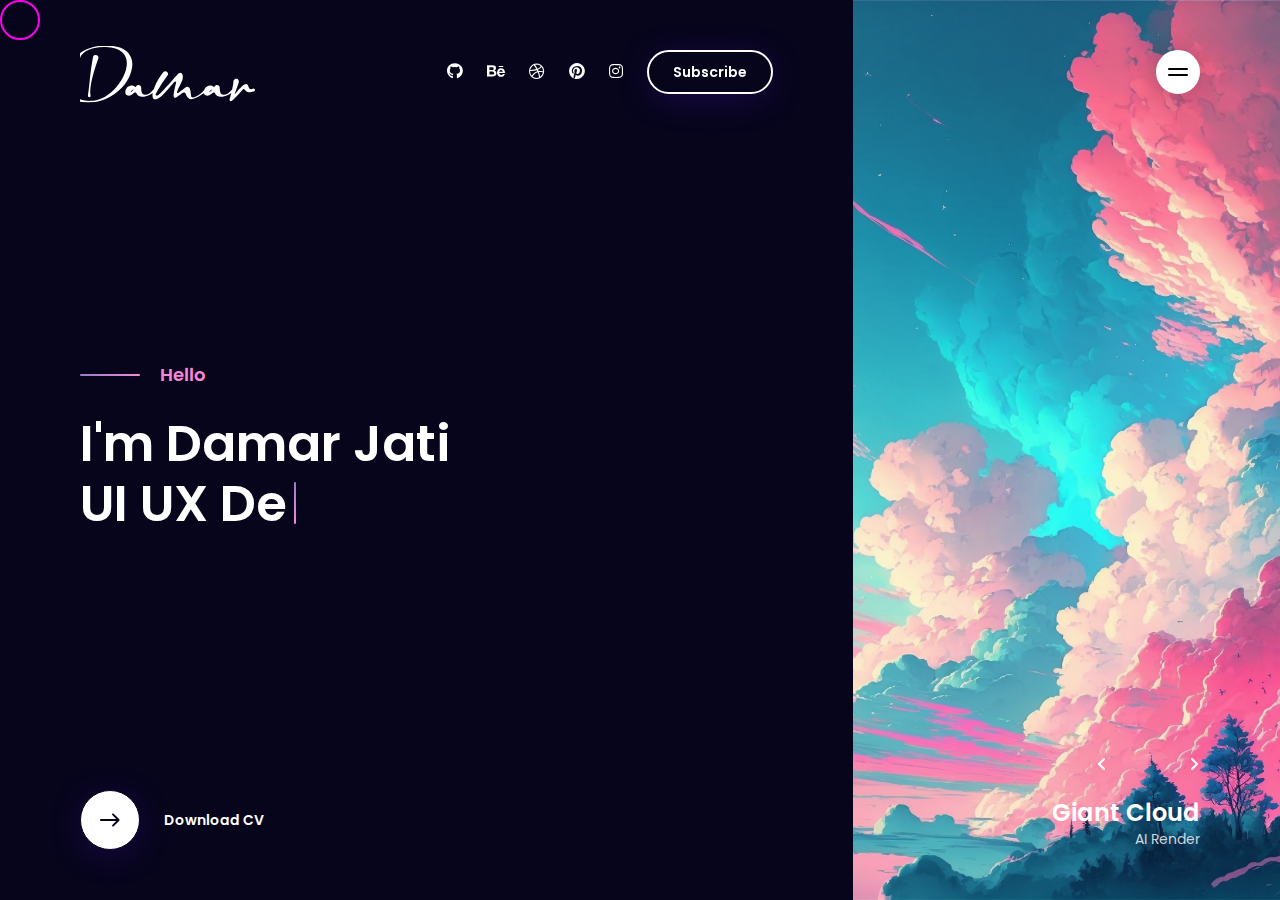
==== index.html @ 31b52966 "Update index.html" ====
<!DOCTYPE html>
<html lang="en" dir="ltr">

<!-- Mirrored from mixdesign.club/themeforest/marvio/index-portfolio-slider.html -->
<meta http-equiv="content-type" content="text/html;charset=utf-8" />
<head>
    <meta charset="utf-8">

    <!-- Page Title -->
    <title>Damar Jati - Portfolio</title>

    <!-- Meta Tags -->
    <meta name="description" content="Marvio - awesome coming soon and portfolio template to kick-start your project">
    <meta name="keywords" content="mix_design, coming soon, under construction, template, landing page, portfolio, one page, responsive, html5, css3, creative, clean, agency, personal page">
    <meta name="author" content="mix_design">

    <!-- Viewport Meta-->
    <meta http-equiv="X-UA-Compatible" content="IE=edge">
    <meta name="viewport" content="width=device-width, initial-scale=1, maximum-scale=1">

    <!-- Template Favicon & Icons Start -->
    <link rel="icon" href="img/favicon/favicon.ico" sizes="any">
    <link rel="icon" href="img/favicon/icon.svg" type="image/svg+xml">
    <link rel="apple-touch-icon" href="img/favicon/apple-touch-icon.png">
    <link rel="manifest" href="img/favicon/manifest.webmanifest">
    <!-- Template Favicon & Icons End -->

    <!-- Facebook Metadata Start -->
    <meta property="og:image:height" content="1200">
    <meta property="og:image:width" content="1200">
    <meta property="og:title" content="Marvio - Coming Soon & Portfolio Template">
    <meta property="og:description" content="Marvio - awesome coming soon and portfolio template to kick-start your project">
    <meta property="og:url" content="index.html">
    <meta property="og:image" content="img/favicon/og-image.jpg">
    <!-- Facebook Metadata End -->

    <!-- Template Styles Start -->
    <link rel="stylesheet" type="text/css" href="css/loaders/loader.css">
    <link rel="stylesheet" type="text/css" href="css/plugins.css">
    <link rel="stylesheet" type="text/css" href="css/main.css">
    <!-- Template Styles End -->

    <!-- Custom Browser Color Start -->
    <meta name="theme-color" content="#0e0d26">
    <meta name="msapplication-navbutton-color" content="#0e0d26">
    <meta name="apple-mobile-web-app-status-bar-style" content="#0e0d26">
    <!-- Custom Browser Color End -->

    <style>


      #circularcursor {
        background-color: transparent;
        border:2px solid #ff00f2;    
        height:40px;
        width:40px;
        border-radius:50%;
        -moz-border-radius:50%;
        -webkit-border-radius:50%;
        position: absolute;
        z-index: 100;
      }
    </style>
  </head>

  <body>
    <div id="circularcursor"></div>

    <!-- Loader Start -->
    <div class="loader">
      <div class="loader__container">
        <div class="loader__circle">
          <img src="img/logo-loader.svg" alt="Marvio Template Loader Logo">
        </div>
      </div>
    </div>
    <!-- Loader End -->

    <!-- Menu Start -->
    <nav id="menu" class="menu">
      <div class="menu__content">
        <div class="container-fluid p-0 fullheight">
          <div class="row g-0 flex-xl-row-reverse fullheight">

            <!--Menu Data Block Start -->
            <div class="col-12 col-xl-8 menu__data">

              <!-- Menu Controls Line Start -->
              <div class="menudata__controls">
                <div class="controls__content">
                  <div class="container-fluid p-0">
                    <div class="row g-0">
                      <div class="col-8">
                        <div class="controls__leftline d-flex justify-content-start align-items-center">

                          <!-- Menu Notify Trigger Start -->
                          <a id="notify-trigger-menu" class="btn-round-mobile btn-notify btn-light-mobile hover-white hover-white-s" href="#0">
                            <em></em>
                            <i class="fa-solid fa-bell"></i>
                            <span class="btn-caption">Subscribe</span>
                          </a>
                          <!-- Menu Notify Trigger End -->

                          <!-- Menu Socials Start -->
                          <div class="socials-menu">
                            <ul>
                              <li>
                                <a href="https://github.com/Damarcreative" target="_blank">
                                  <i class="fa-brands fa-github"></i>
                                </a>
                              </li>
                              <li>
                                <a href="https://www.behance.net/damarjati1" target="_blank">
                                  <i class="fa-brands fa-behance"></i>
                                </a>
                              </li>
                              <li>
                                <a href="https://dribbble.com/Damarcode" target="_blank">
                                  <i class="fa-brands fa-dribbble"></i>
                                </a>
                              </li>
                              <li>
                                <a href="https://id.pinterest.com/Aestheuticid/" target="_blank">
                                  <i class="fa-brands fa-pinterest"></i>
                                </a>
                              </li>
                              <li>
                                <a href="https://www.instagram.com/damar_shop/" target="_blank">
                                  <i class="fa-brands fa-instagram"></i>
                                </a>
                              </li>
                              
                            </ul>
                          </div>
                          <!-- Menu Socials End -->

                        </div>
                      </div>
                      <div class="col-4">
                        <div class="controls__rightline d-flex justify-content-end align-items-center">

                          <!-- Menu Close Button Start -->
                          <a id="menu-close" class="section-close hover-white hover-white-s" href="#0">
                            <em></em>
                            <span></span>
                          </a>
                          <!-- Menu Close Button End -->

                        </div>
                      </div>
                    </div>
                  </div>
                </div>
              </div>
              <!-- Menu Controls Line End -->

              <!-- Menu Links Start -->
              <div class="menudata__links">
                <div class="container-fluid p-0">
                  <div class="row g-0 align-items-end">
                    <div class="col-12 col-md-6">

                      <!-- Navigation Start -->
                      <ul class="navigation">
                        <li>
                          <a href="#0" id="home-trigger">Home</a>
                        </li>
                        <li>
                          <a href="#0" id="about-trigger">About Us</a>
                        </li>
                        <li>
                          <a href="#0" id="portfolio-trigger">Portfolio</a>
                        </li>
                        <li>
                          <a href="#0" id="contact-trigger">Contact</a>
                        </li>
                      </ul>
                      <!-- Navigation End -->

                    </div>
                    <div class="col-12 col-md-6">

                      <!-- Menu Contact Links Start -->
                      <ul class="menulinks__contact">
                        <li>
                          <p>
                            <a class="contact-link" href="https://goo.gl/maps/boLVksbQto3waWdf6" target="_blank">Kayuputh, Pulogadung<br>East Jakarta, DKI Jakarta 13210</a>
                          </p>
                        </li>
                        <li>
                          <p>
                            <a class="contact-link" href="https://goo.gl/maps/LDoKxbUbDW4MQDoT9" target="_blank">Grobogan, Java Center<br>Indonesia</a>
                          </p>
                        </li>
                        <li>
                          <p><a class="contact-link" href="https://wa.me/6285713448353">+62 857-1344-8353</a></p>
                          <p><a class="contact-link" href="https://wa.me/6285713448353">+62 857-1344-8353</a></p>
                        </li>
                        <li>
                          <p><a class="contact-link" href="mailto:damarcodes@gmail.com">damarcodes@gmail.com</a></p>
                          <p><a class="contact-link" href="mailto:pixonelabs@aol.com">pixonelabs@aol.com</a></p>
                        </li>
                      </ul>
                      <!-- Menu Contact Links End -->

                    </div>
                  </div>
                </div>
              </div>
              <!-- Menu Links End -->

            </div>
            <!--Menu Data Block End -->

            <!--Menu Media Block Start -->
            <div class="col-12 col-xl-4 menu__media">
              <div class="media__content">

                <!-- Menu Image Background Start -->
                <div class="menu__image menu-image-1"></div>
                <!-- Menu Image Background End -->

              </div>
            </div>
            <!--Menu Media Block End -->

          </div>
        </div>
      </div>
    </nav>
    <!-- Menu End -->

    <!-- Header Start -->
    <header id="header" class="header">

      <!-- Logo Start -->
      <div class="header__logo">
        <img src="img/logo.svg" alt="Marvio - Coming Soon & Portfolio Template">
      </div>
      <!-- Logo End -->

      <!-- Header Content Start -->
      <div class="header__content fullheight-mobile d-flex align-items-center">
        <div class="container-fluid px-0">
          <div class="row gx-0 justify-content-end justify-content-xl-start">
            <div class="col-auto col-xl-8">

              <!-- Header Controls Block Start -->
              <div class="header__buttons d-flex justify-content-end align-items-center">

                <!-- Socials Desktop Start -->
                <div class="socials-desktop">
                  <ul>
                    <li>
                      <a href="https://github.com/Damarcreative" target="_blank">
                        <i class="fa-brands fa-github"></i>
                      </a>
                    </li>
                    <li>
                      <a href="https://www.behance.net/damarjati1" target="_blank">
                        <i class="fa-brands fa-behance"></i>
                      </a>
                    </li>
                    <li>
                      <a href="https://dribbble.com/Damarcode" target="_blank">
                        <i class="fa-brands fa-dribbble"></i>
                      </a>
                    </li>
                    <li>
                      <a href="https://id.pinterest.com/Aestheuticid/" target="_blank">
                        <i class="fa-brands fa-pinterest"></i>
                      </a>
                    </li>
                    <li>
                      <a href="https://www.instagram.com/damar_shop/" target="_blank">
                        <i class="fa-brands fa-instagram"></i>
                      </a>
                    </li>
                  </ul>
                </div>
                <!-- Socials Desktop End -->

                <!-- Notify Trigger Start -->
                <a id="notify-trigger" class="btn-round-mobile btn-notify btn-light-outline notify-trigger hover-white hover-white-s" href="#0">
                  <em></em>
                  <i class="fa-solid fa-bell"></i>
                  <span class="btn-caption">Subscribe</span>
                </a>
                <!-- Notify Trigger End -->

              </div>
              <!-- Header Controls Block End -->

            </div>
            <div class="col-auto col-xl-4">

              <!-- Menu Trigger Start -->
              <div class="header__menu d-flex justify-content-end">
                <a id="menu-trigger" class="menu-trigger" href="#0">
                  <span class="menu-objects"></span>
                </a>
              </div>
              <!-- Menu Trigger End -->

            </div>
          </div>
        </div>
      </div>
      <!-- Header Content End -->

    </header>
    <!-- Header End -->

    <!-- Main Section Start -->
    <section id="main" class="main active">
      <div class="main__content">
        <div class="container-fluid p-0 fullheight">
          <div class="row g-0 fullheight">

            <!-- Main Section Intro Start -->
            <div class="col-12 col-xl-8 main__intro">

              <!-- Intro Content Start -->
              <div class="intro__content">

                <!-- Headline Start -->
                <div id="headline" class="headline">
                  <span class="headline__subtitle">Hello</span>
                  <h1 class="animated-headline medium">
                    I'm Damar Jati
                    <br>
                    <span id="typed-strings">
                      <b>UI UX Designer</b>
                      <b>Front end Designer</b>
                      <b>Web Development</b>
                    </span>
                    <span id="typed"></span>
                  </h1>
                  <!--
                  <div class="headline__numblock d-flex align-items-start">
                    <div class="numblock block-rounded-m d-flex flex-column flex-sm-row align-items-sm-center">
                      <span class="numblock__number">7+</span>
                      <span class="numblock__descr">Years of<br>experience</span>
                    </div>
                    <div class="numblock block-rounded-m d-flex flex-column flex-sm-row align-items-sm-center">
                      <span class="numblock__number">1.5k+</span>
                      <span class="numblock__descr">Happy<br>customers</span>
                    </div>
                  </div>
                  -->
                </div>
                
                <!-- Headline End -->

              </div>
              <!-- Intro Content End -->

              <!-- Bottom Button Start -->
              <div class="intro__button">
                <a href="#0" class="btn-bottom">
                  <span class="circle">
                    <em></em>
                    <svg xmlns="http://www.w3.org/2000/svg" enable-background="new 0 0 24 24" height="24px" viewBox="0 0 24 24" width="24px">
                      <rect fill="none" height="24" width="24"/>
                      <path d="M14.29,5.71L14.29,5.71c-0.39,0.39-0.39,1.02,0,1.41L18.17,11H3c-0.55,0-1,0.45-1,1v0c0,0.55,0.45,1,1,1h15.18l-3.88,3.88 c-0.39,0.39-0.39,1.02,0,1.41l0,0c0.39,
                      0.39,1.02,0.39,1.41,0l5.59-5.59c0.39-0.39,0.39-1.02,0-1.41L15.7,5.71 C15.32,5.32,14.68,5.32,14.29,5.71z"/>
                    </svg>
                  </span>
                  <span class="caption">Download CV</span>
                </a>
              </div>
              <!-- Bottom Button End -->

            </div>
            <!-- Main Section Intro End -->

            <!-- Main Section Media Start -->
            <div class="col-12 col-xl-4 main__media">

              <!-- Main Section Image Background Start -->
              <div class="media__image media-image-1"></div>
              <!-- Main Section Image Background End -->

              <!-- Main Section Swiper Slider Start -->
              <!-- slider main container -->
              <div class="swiper">
                <!-- additional required wrapper -->
                <div class="swiper-wrapper">
                  <!-- slides -->
                  <div class="swiper-slide">
                    <div class="slide-image slide-image-1"></div>
                    <div class="slide-caption text-end" data-swiper-parallax="-250" data-swiper-parallax-opacity="0">
                      <p>
                        <a href="#0" id="project-trigger-1">
                          Giant Cloud
                        </a>
                        <span>AI Render</span>
                      </p>
                    </div>
                  </div>
                  <div class="swiper-slide">
                    <div class="slide-image slide-image-2"></div>
                    <div class="slide-caption text-end" data-swiper-parallax="-250" data-swiper-parallax-opacity="0">
                      <p>
                        <a href="#0" id="project-trigger-2">
                          Fire Watch
                        </a>
                        <span>AI Render</span>
                      </p>
                    </div>
                  </div>
                  <div class="swiper-slide">
                    <div class="slide-image slide-image-3"></div>
                    <div class="slide-caption text-end" data-swiper-parallax="-250" data-swiper-parallax-opacity="0">
                      <p>
                        <a href="#0" id="project-trigger-3">
                          Future Mars
                        </a>
                        <span>AI Render</span>
                      </p>
                    </div>
                  </div>
                </div>
                <!-- pagination -->
                <div class="swiper-pagination marvio-pagination"></div>
                <!-- navigation buttons -->
                <div class="swiper-button-prev marvio-navigation marvio-prev"><i class="fa-solid fa-angle-left"></i></div>
                <div class="swiper-button-next marvio-navigation marvio-next"><i class="fa-solid fa-angle-right"></i></div>
              </div>
              <!-- Main Section Swiper Slider Start -->

            </div>
            <!-- Main Section Media End -->

            <!-- Sosials Mobile Start -->
            <div class="col-12 socials-mobile">
              <ul>
                <li>
                  <a href="https://github.com/Damarcreative" target="_blank">
                    <i class="fa-brands fa-github"></i>
                  </a>
                </li>
                <li>
                  <a href="https://www.behance.net/damarjati1" target="_blank">
                    <i class="fa-brands fa-behance"></i>
                  </a>
                </li>
                <li>
                  <a href="https://dribbble.com/Damarcode" target="_blank">
                    <i class="fa-brands fa-dribbble"></i>
                  </a>
                </li>
                <li>
                  <a href="https://id.pinterest.com/Aestheuticid/" target="_blank">
                    <i class="fa-brands fa-pinterest"></i>
                  </a>
                </li>
                <li>
                  <a href="https://www.instagram.com/damar_shop/" target="_blank">
                    <i class="fa-brands fa-instagram"></i>
                  </a>
                </li>
              </ul>
            </div>
            <!-- Sosials Mobile End -->

          </div>
        </div>
      </div>
    </section>
    <!-- Main Section End -->

    <!-- About Section Start -->
    <section id="about" class="inner about">
      <div class="container-fluid p-0 fullheight">
        <div class="row g-0 fullheight">

          <!-- About Section Content Start -->
          <div class="col-12 col-xl-8 inner__content">
            <!-- desktop shadow -->
            <div class="desktop-shadow"></div>
            <!-- inner section blocks -->
            <div class="inner__blocks">

              <!-- Section Container - Section Title Start -->
              <div class="inner__container">
                <div class="content-block">
                  <span class="section__subtitle">About me</span>
                  <h2>Creativity above all. Just an awesome idea.</h2>
                  <p class="section__text">
                    I'm a UI UX Designer and I love designing beautiful, user-friendly interfaces. I also enjoy working with teams to help them create great user experiences. In my spare time, I like to read, cook, and explore new cities.    
                  </p>
                </div>
                <div style="padding: 50px 0;"></div>
                <div class="content-block">
                  <span class="section__subtitle">My Goal</span>
                  <h2>I have my own goals in life</h2>
                  <p class="section__text">
                    My goal is to become a reliable and experienced programmer. I want to be able to develop applications and systems that are innovative and useful for society. I also want to continue learning and improving my skills in technology and programming. And also want to teach programming to children who want to learn to develop their interests and talents in the field of technology.    
                  </p>
                </div>
              </div>
              <!-- Section Container - Section Title End -->

              <!-- Section Container - Features Start -->
              <!--
              <div class="inner__container">
                <div class="content-block grid-block">
                  <div class="container-fluid px-4">
                    <div class="row gx-5 align-items-stretch">
                      
                      <div class="col-12 col-md-4 feature">
                        <div class="feature__item block-rounded-l">
                          <div class="feature__image block-rounded-m">
                            <img src="img/backgrounds/500x500-features-bg-1.jpg" alt="Marvio Feature Background">
                            <div class="feature__icon">
                              <img src="img/svg/icon-feature-1.svg" alt="Marvio Feature Icon">
                            </div>
                          </div>
                          <div class="feature__descr">
                            <span class="feature__subtitle">Lovely</span>
                            <h4 class="feature__title">Eye catching design</h4>
                            <p class="feature__text">Have i gone mad? Im afraid so, but let me tell you something, the best people usualy are.</p>
                          </div>
                        </div>
                      </div>
                      
                      <div class="col-12 col-md-4 feature">
                        <div class="feature__item block-rounded-l">
                          <div class="feature__image block-rounded-m">
                            <img src="img/backgrounds/500x500-features-bg-2.jpg" alt="Marvio Feature Background">
                            <div class="feature__icon">
                              <img src="img/svg/icon-feature-2.svg" alt="Marvio Feature Icon">
                            </div>
                          </div>
                          <div class="feature__descr">
                            <span class="feature__subtitle">Bright</span>
                            <h4 class="feature__title">Trendy colors and fonts</h4>
                            <p class="feature__text">Why, sometimes I've believed as many as six impossible things before breakfast.</p>
                          </div>
                        </div>
                      </div>

                      <div class="col-12 col-md-4 feature">
                        <div class="feature__item block-rounded-l">
                          <div class="feature__image block-rounded-m">
                            <img src="img/backgrounds/500x500-features-bg-3.jpg" alt="Marvio Feature Background">
                            <div class="feature__icon">
                              <img src="img/svg/icon-feature-3.svg" alt="Marvio Feature Icon">
                            </div>
                          </div>
                          <div class="feature__descr">
                            <span class="feature__subtitle">Unique</span>
                            <h4 class="feature__title">Sections transitons</h4>
                            <p class="feature__text">I'm afraid I can't explain myself, sir. Because I am not myself, you see?</p>
                          </div>
                        </div>
                      </div>
                    </div>
                  </div>
                </div>
              </div>
            -->
              <!-- Section Container - Features End -->

              <!-- Section Container - Skillbars Start -->
              <div class="inner__container">
                <div class="content-block">
                  <!-- skillbar single item -->
                  <div class="show-skillbar">
                    <div class="skillbar" data-percent="76">
                      <span class="skillbar-title">UI/UX Design</span>
                      <p class="skillbar-bar"></p>
                      <span class="skill-bar-percent"></span>
                    </div>
                  </div>
                  <!-- skillbar single item -->
                  <div class="show-skillbar">
                    <div class="skillbar" data-percent="85">
                      <span class="skillbar-title">HTML</span>
                      <p class="skillbar-bar"></p>
                      <span class="skill-bar-percent"></span>
                    </div>
                  </div>
                  <!-- skillbar single item -->
                  <div class="show-skillbar">
                    <div class="skillbar" data-percent="54">
                      <span class="skillbar-title">CSS</span>
                      <p class="skillbar-bar"></p>
                      <span class="skill-bar-percent"></span>
                    </div>
                  </div>
                  <!-- skillbar single item -->
                  <div class="show-skillbar">
                    <div class="skillbar" data-percent="1">
                      <span class="skillbar-title">Java Script</span>
                      <p class="skillbar-bar"></p>
                      <span class="skill-bar-percent"></span>
                    </div>
                  </div>
                  <!-- skillbar single item -->
                  <div class="show-skillbar">
                    <div class="skillbar" data-percent="20">
                      <span class="skillbar-title">Python</span>
                      <p class="skillbar-bar"></p>
                      <span class="skill-bar-percent"></span>
                    </div>
                  </div>

                </div>
              </div>
              <!-- Section Container - Skillbars End -->

              <!-- Section Container - Showreel Start -->
              <div class="inner__container">
                <div class="content-block">
                  <div class="fullwidth-container">
                    <div class="showreel showreel-image-1 block-rounded-l">
                      <div class="showreel__button">
                        <!-- video trigger -->
                        <a href="https://vimeo.com/65036292" id="inner-video-trigger" class="inner-video-trigger">
                          <em></em>
                          <i class="fa-solid fa-play"></i>
                        </a>
                      </div>
                    </div>
                  </div>
                </div>
              </div>
              <!-- Section Container - Showreel End -->

            </div>
          </div>
          <!-- About Section Content End -->

          <!-- About Section Media Start -->
          <div class="col-12 col-xl-4 inner__media">

            <!-- About Section Image Background Start -->
            <div class="image media-image-about"></div>
            <!-- About Section Image Background End -->

          </div>
          <!-- About Section Media End -->

        </div>
      </div>
    </section>
    <!-- About Section End -->

    <!-- Portfolio Section Start -->
    <section id="portfolio" class="inner portfolio">
      <div class="container-fluid p-0 fullheight">
        <div class="row g-0 fullheight">

          <!-- Portfolio Section Content Start -->
          <div class="col-12 col-xl-8 inner__content">
            <!-- desktop shadow -->
            <div class="desktop-shadow"></div>
            <!-- inner section blocks -->
            <div class="inner__blocks">

              <!-- Section Container - Section Title Start -->
              <div class="inner__container">
                <div class="content-block">
                  <span class="section__subtitle">Portfolio</span>
                  <h2>Check out some of my recent UI/UX design case studies.</h2>
                  <p style="display: none;">I've worked at start-ups, tech companies and corporates on a range of different projects, including design systems, websites and apps.</p>
                </div>
              </div>
              <!-- Section Container - Section Title End -->

              <!-- Section Container - Gallery Start -->
              <div class="inner__container">
                <div class="content-block grid-block">
                  <div class="container-fluid px-4 works__gallery">
                    <div class="row gx-5 my-gallery" itemscope itemtype="http://schema.org/ImageGallery">

                      <!-- Works Gallery Single Item Start -->
                      <figure class="col-12 col-md-6 my-gallery__item" itemprop="associatedMedia" itemscope itemtype="http://schema.org/ImageObject">
                        <a href="img/portfolio/1000x1000-portfolio-1.jpg" data-image="img/portfolio/1000x1000-portfolio-1.jpg" class="my-gallery__link block-rounded-l" itemprop="contentUrl" data-size="1000x1000">
                          <img src="img/portfolio/1000x1000-portfolio-1.jpg" class="my-gallery__image" itemprop="thumbnail" alt="Image description" />
                        </a>
                        <figcaption class="my-gallery__description block-rounded-l" itemprop="caption description">
                          <h4 class="dark">Login Page
                            <small>UI & UX Design</small>
                          </h4>
                          <p>The login page I designed has a minimalist and intuitive interface, with a focus on clarity and ease of use.
                          </p>
                        </figcaption>
                      </figure>
                      <!-- Works Gallery Single Item End -->

                      <!-- Works Gallery Single Item Start -->
                      <figure class="col-12 col-md-6 my-gallery__item" itemprop="associatedMedia" itemscope itemtype="http://schema.org/ImageObject">
                        <a href="img/portfolio/1000x1000-portfolio-2.jpg" data-image="img/portfolio/1000x1000-portfolio-2.jpg" class="my-gallery__link block-rounded-l" itemprop="contentUrl" data-size="1000x1000">
                          <img src="img/portfolio/1000x1000-portfolio-2.jpg" class="my-gallery__image" itemprop="thumbnail" alt="Image description" />
                        </a>
                        <figcaption class="my-gallery__description block-rounded-l" itemprop="caption description">
                          <h4 class="dark">Remove Background
                            <small>Social Media BOT</small>
                          </h4>
                          <p>I've created a social media bot that can remove image backgrounds automatically, providing quick and easy results.
                          </p>
                        </figcaption>
                      </figure>
                      <!-- Works Gallery Single Item End -->

                    

                    </div>
                  </div>
                </div>
              </div>
              <!-- Section Container - Gallery End -->

            </div>
          </div>
          <!-- Portfolio Section Content End -->

          <!-- Portfolio Section Media Start -->
          <div class="col-12 col-xl-4 inner__media">

            <!-- Portfolio Section Image Background Start -->
            <div class="image media-image-portfolio"></div>
            <!-- Portfolio Section Image Background End -->

          </div>
          <!-- Portfolio Section Media End -->

        </div>
      </div>
    </section>
    <!-- Portfolio Section End -->

    <!-- Contact Section Start -->
    <section id="contact" class="inner contact">
      <div class="container-fluid p-0 fullheight">
        <div class="row g-0 fullheight">

          <!-- Contact Section Content Start -->
          <div class="col-12 col-xl-8 inner__content">
            <!-- desktop shadow -->
            <div class="desktop-shadow"></div>
            <!-- inner section blocks -->
            <div class="inner__blocks">

              <!-- Section Container - Section Title Start -->
              <div class="inner__container">
                <div class="content-block">
                  <span class="section__subtitle">Contact</span>
                  <h2>Let's get in touch. Welcome and we are ready to help you.</h2>
                  <p class="section__text">Our website is under construction but we are ready to go!
                    You can call us or leave a request here.
                  </p>
                </div>
              </div>
              <!-- Section Container - Section Title End -->

              <!-- Section Container - Contact Data Start -->
              <div class="inner__container">
                <div class="content-block grid-block">
                  <div class="container-fluid px-4">
                    <div class="row gx-5 align-items-stretch">
                      <!-- contact data single item -->
                      <div class="col-12 col-md-6 col-lg-4 contactdata">
                        <div class="contactdata__item contactdata-item-1 block-rounded-l">
                          <div class="contactdata__icon">
                            <img src="img/svg/icon-contact-1.svg" alt="Marvio Contact Icon">
                          </div>
                          <h5 class="contactdata__title">Location</h5>
                          <div class="contactdata__descr d-flex align-items-start">
                            <div class="contactdata__icon">
                              <i class="fa-solid fa-location-crosshairs"></i>
                            </div>
                            <div class="contactdata__text">
                              <p><a class="contact-link" href="https://goo.gl/maps/boLVksbQto3waWdf6" target="_blank">Kayuputh, Pulogadung<br>East Jakarta, DKI Jakarta 13210</a></p>
                            </div>
                          </div>
                          <div class="contactdata__descr d-flex align-items-start">
                            <div class="contactdata__icon">
                              <i class="fa-solid fa-location-crosshairs"></i>
                            </div>
                            <div class="contactdata__text">
                              <p><a class="contact-link" href="https://goo.gl/maps/LDoKxbUbDW4MQDoT9" target="_blank">Grobogan, Java Center<br>Indonesia</a></p>
                            </div>
                          </div>
                        </div>
                      </div>
                      <!-- contact data single item -->
                      <div class="col-12 col-md-6 col-lg-4 contactdata">
                        <div class="contactdata__item contactdata-item-2 block-rounded-l">
                          <div class="contactdata__icon">
                            <img src="img/svg/icon-contact-2.svg" alt="Marvio Contact Icon">
                          </div>
                          <h5 class="contactdata__title">Follow us</h5>
                          <div class="contactdata__descr d-flex align-items-start">
                            <ul class="contactdata__socials">
                              <li>
                                <i class="fa-brands fa-github"></i>
                                <a class="contact-link" href="https://github.com/Damarcreative" target="_blank">Github</a>
                              </li>
                              <li>
                                <i class="fa-brands fa-behance"></i>
                                <a class="contact-link" href="https://www.behance.net/damarjati1" target="_blank">Behance</a>
                              </li>
                              <li>
                                <i class="fa-brands fa-dribbble"></i>
                                <a class="contact-link" href="https://dribbble.com/Damarcode" target="_blank">Dribbble</a>
                              </li>
                              <li>
                                <i class="fa-brands fa-pinterest"></i>
                                <a class="contact-link" href="https://id.pinterest.com/Aestheuticid/" target="_blank">Pinterest</a>
                              </li>
                              <li>
                                <i class="fa-brands fa-instagram"></i>
                                <a class="contact-link" href="https://www.instagram.com/damar_shop/" target="_blank">Instagram</a>
                              </li>
                            </ul>
                          </div>
                        </div>
                      </div>
                      <!-- contact data single item -->
                      <div class="col-12 col-md-6 col-lg-4 contactdata">
                        <div class="contactdata__item contactdata-item-3 block-rounded-l">
                          <div class="contactdata__icon">
                            <img src="img/svg/icon-contact-3.svg" alt="Marvio Contact Icon">
                          </div>
                          <h5 class="contactdata__title">Contact</h5>
                          <div class="contactdata__descr d-flex align-items-start">
                            <div class="contactdata__icon">
                              <i class="fa-solid fa-phone"></i>
                            </div>
                            <div class="contactdata__text">
                              <p>
                                <a class="contact-link" href="https://wa.me/6285713448353">+62 857-1344-8353</a>
                                <br>
                                <a class="contact-link" href="https://wa.me/6285713448353">+62 857-1344-8353</a>
                              </p>
                            </div>
                          </div>
                          <div class="contactdata__descr d-flex align-items-start">
                            <div class="contactdata__icon">
                              <i class="fa-solid fa-envelope"></i>
                            </div>
                            <div class="contactdata__text">
                              <a class="contact-link" href="mailto:damarcodes@gmail.com">damarcode@gmail.com</a>
                              <br>
                              <a class="contact-link" href="mailto:pixonelabs@aol.com">pixoneabs@aol.com</a>
                            </div>
                          </div>
                        </div>
                      </div>
                    </div>
                  </div>
                </div>
              </div>
              <!-- Section Container - Contact Data End -->

              <!-- Section Container - Contact Form Start -->
              <div class="inner__container">
                <div class="content-block">
                  <h3>Just say hello!</h3>
                  <p class="block__text">Want to know more about us, tell us about your project or just to say hello?
                    Drop me a line and I'll get back as soon as possible.
                  </p>
                </div>
                <div class="content-block grid-block">
                  <div class="form-container">

                    <!-- Contact Form Reply Group Start -->
                    <div class="reply-group">
                      <i class="fa-solid fa-circle-check reply-group__icon"></i>
                      <p class="reply-group__title light">Done!</p>
                      <span class="reply-group__text light">Thanks for your message. I'll get back as soon as possible.</span>
                    </div>
                    <!-- Contact Form Reply Group End -->

                    <!-- Contact Form Start -->
                    <form class="form form-light contact-form" id="contact-form">
                      <!-- Hidden Required Fields -->
                      <input type="hidden" name="project_name" value="Marvio - Coming Soon & Portfolio Template">
                      <input type="hidden" name="admin_email" value="support@mixdesign.club">
                      <input type="hidden" name="form_subject" value="Contact Form Message">
                      <!-- END Hidden Required Fields-->
                      <div class="container-fluid px-4">
                        <div class="row gx-5">
                          <div class="col-12 col-md-6">
                            <input class="block-rounded-s" type="text" name="Name" placeholder="Your Name*" required>
                          </div>
                          <div class="col-12 col-md-6">
                            <input class="block-rounded-s" type="text" name="Company" placeholder="Company Name">
                          </div>
                          <div class="col-12 col-md-6">
                            <input class="block-rounded-s" type="email" name="E-mail" placeholder="Email Adress*" required>
                          </div>
                          <div class="col-12 col-md-6">
                            <input class="block-rounded-s" type="tel" name="Phone" placeholder="Phone Number*" required>
                          </div>
                          <div class="col-12">
                            <textarea class="block-rounded-s margin-s" name="Message" placeholder="A Few Words*" required></textarea>
                          </div>
                          <div class="col-12">
                            <span class="inputs-description">*Required fields</span>
                            <button class="btn btn-l btn-light hover-gradient hover-gradient-l" type="submit">
                              <em></em>
                              <span class="btn-caption">Submit</span>
                            </button>
                          </div>
                        </div>
                      </div>
                    </form>
                    <!-- Contact Form End  -->

                  </div>
                </div>
              </div>
              <!-- Section Container - Contact Form End -->

            </div>
          </div>
          <!-- Contact Section Content End -->

          <!-- Contact Section Media Start -->
          <div class="col-12 col-xl-4 inner__media">

            <!-- Contact Section Image Background Start -->
            <div class="image media-image-contact"></div>
            <!-- Contact Section Image Background End -->

          </div>
          <!-- Contact Section Media End -->

        </div>
      </div>
    </section>
    <!-- Contact Section End -->

   


    <!-- Root element of PhotoSwipe. Must have class pswp. -->
    <div class="pswp" tabindex="-1" role="dialog" aria-hidden="true">

      <!-- Background of PhotoSwipe.
      It's a separate element, as animating opacity is faster than rgba(). -->
      <div class="pswp__bg"></div>

      <!-- Slides wrapper with overflow:hidden. -->
      <div class="pswp__scroll-wrap">

        <!-- Container that holds slides. PhotoSwipe keeps only 3 slides in DOM to save memory. -->
        <!-- don't modify these 3 pswp__item elements, data is added later on. -->
        <div class="pswp__container">
            <div class="pswp__item"></div>
            <div class="pswp__item"></div>
            <div class="pswp__item"></div>
        </div>

        <!-- Default (PhotoSwipeUI_Default) interface on top of sliding area. Can be changed. -->
        <div class="pswp__ui pswp__ui--hidden">

          <div class="pswp__top-bar">

            <!--  Controls are self-explanatory. Order can be changed. -->

            <div class="pswp__counter"></div>

            <button class="pswp__button pswp__button--close" title="Close (Esc)"></button>

            <button class="pswp__button pswp__button--share" title="Share"></button>

            <button class="pswp__button pswp__button--fs" title="Toggle fullscreen"></button>

            <button class="pswp__button pswp__button--zoom" title="Zoom in/out"></button>

            <!-- Preloader demo http://codepen.io/dimsemenov/pen/yyBWoR -->
            <!-- element will get class pswp__preloader-active when preloader is running -->
            <div class="pswp__preloader">
                    <div class="pswp__preloader__icn">
                      <div class="pswp__preloader__cut">
                        <div class="pswp__preloader__donut"></div>
                      </div>
                    </div>
            </div>
          </div>

            <div class="pswp__share-modal pswp__share-modal--hidden pswp__single-tap">
                <div class="pswp__share-tooltip"></div>
            </div>

            <button class="pswp__button pswp__button--arrow--left" title="Previous (arrow left)">
            </button>

            <button class="pswp__button pswp__button--arrow--right" title="Next (arrow right)">
            </button>

            <div class="pswp__caption">
                <div class="pswp__caption__center"></div>
            </div>

        </div>

      </div>

    </div>

    <!-- Load Scripts Start -->
    <script src="js/libs.min.js"></script>
    <script src="js/gallery-init.js"></script>
    <script src="js/custom.js"></script>
    <!-- Load Scripts End -->

    <script>
      $(document).ready(function() {
        $(document).on('mousemove', function(e) {
          $('#circularcursor').css({
            left: e.pageX,
            top: e.pageY
          });
        })
      });
    </script>

  </body>



</html>
---- css/loaders/loader.css ----
/*! ------------------------------------------------
 * Project Name: Marvio - Coming Soon & Portfolio Template
 * Project Description: Marvio - awesome coming soon and portfolio template to kick-start your project
 * Tags: mix_design, coming soon, under construction, template, landing page, portfolio, one page, responsive, html5, css3, creative, clean, agency, personal page
 * Version: 1.0.0
 * Build Date: May 2022
 * Last Update: October 2022
 * This product is available exclusively on Themeforest
 * Author: mix_design
 * Author URI: https://themeforest.net/user/mix_design
 * File name: loader.css
 * ------------------------------------------------
 *
 * ------------------------------------------------
 * Table of Contents
 * ------------------------------------------------
 *  1. Loader Styles
 * ------------------------------------------------
 * Table of Contents End
 * ------------------------------------------------ */
/* ------------------------------------------------*/
/* Loader Styles Start */
/* ------------------------------------------------*/
.loader {
  position: fixed;
  top: 0;
  right: 0;
  bottom: 0;
  left: 0;
  z-index: 9999;
  background-color: #07051c;
  opacity: 1;
  visibility: visible;
  -webkit-transition: all 0.6s ease-in-out;
  -o-transition: all 0.6s ease-in-out;
  -moz-transition: all 0.6s ease-in-out;
  transition: all 0.6s ease-in-out;
}
.loader.loaded {
  opacity: 0;
  visibility: hidden;
}

.loader__container {
  position: absolute;
  left: 50%;
  top: 50%;
  bottom: auto;
  right: auto;
  -webkit-transform: translateX(-50%) translateY(-50%);
     -moz-transform: translateX(-50%) translateY(-50%);
      -ms-transform: translateX(-50%) translateY(-50%);
          transform: translateX(-50%) translateY(-50%);
}

.loader__circle {
  position: relative;
  width: 60px;
  height: 60px;
  background: #f987d6;
  background: -webkit-gradient(linear, left top, right top, from(#6a47af), to(#f987d6));
  background: -moz-linear-gradient(left, #6a47af 0%, #f987d6 100%);
  background: -o-linear-gradient(left, #6a47af 0%, #f987d6 100%);
  background: linear-gradient(to right, #6a47af 0%, #f987d6 100%);
  -moz-border-radius: 50%;
       border-radius: 50%;
  -webkit-animation: whiteShadow 1s infinite;
     -moz-animation: whiteShadow 1s infinite;
          animation: whiteShadow 1s infinite;
}
.loader__circle img {
  display: block;
  position: absolute;
  left: 50%;
  top: 50%;
  bottom: auto;
  right: auto;
  -webkit-transform: translateX(-50%) translateY(-50%);
     -moz-transform: translateX(-50%) translateY(-50%);
      -ms-transform: translateX(-50%) translateY(-50%);
          transform: translateX(-50%) translateY(-50%);
  width: auto;
}
.loader__circle.fade {
  -webkit-animation-play-state: paused;
     -moz-animation-play-state: paused;
          animation-play-state: paused;
  opacity: 0;
  -webkit-transition: opacity 0.3s ease-in-out;
  -o-transition: opacity 0.3s ease-in-out;
  -moz-transition: opacity 0.3s ease-in-out;
  transition: opacity 0.3s ease-in-out;
}

@-webkit-keyframes whiteShadow {
  0% {
    -webkit-box-shadow: 0 0 0 0 rgba(106, 71, 175, 0.5);
            box-shadow: 0 0 0 0 rgba(106, 71, 175, 0.5);
    -webkit-transition: -webkit-box-shadow 0.3s ease-in-out;
    transition: -webkit-box-shadow 0.3s ease-in-out;
    -o-transition: box-shadow 0.3s ease-in-out;
    -moz-transition: box-shadow 0.3s ease-in-out, -moz-box-shadow 0.3s ease-in-out;
    transition: box-shadow 0.3s ease-in-out;
    transition: box-shadow 0.3s ease-in-out, -webkit-box-shadow 0.3s ease-in-out, -moz-box-shadow 0.3s ease-in-out;
  }
  100% {
    -webkit-box-shadow: 0 0 0 30px transparent;
            box-shadow: 0 0 0 30px transparent;
    -webkit-transition: -webkit-box-shadow 0.4s ease-in-out;
    transition: -webkit-box-shadow 0.4s ease-in-out;
    -o-transition: box-shadow 0.4s ease-in-out;
    -moz-transition: box-shadow 0.4s ease-in-out, -moz-box-shadow 0.4s ease-in-out;
    transition: box-shadow 0.4s ease-in-out;
    transition: box-shadow 0.4s ease-in-out, -webkit-box-shadow 0.4s ease-in-out, -moz-box-shadow 0.4s ease-in-out;
  }
}

@-moz-keyframes whiteShadow {
  0% {
    -moz-box-shadow: 0 0 0 0 rgba(106, 71, 175, 0.5);
         box-shadow: 0 0 0 0 rgba(106, 71, 175, 0.5);
    -webkit-transition: -webkit-box-shadow 0.3s ease-in-out;
    transition: -webkit-box-shadow 0.3s ease-in-out;
    -o-transition: box-shadow 0.3s ease-in-out;
    -moz-transition: box-shadow 0.3s ease-in-out, -moz-box-shadow 0.3s ease-in-out;
    transition: box-shadow 0.3s ease-in-out;
    transition: box-shadow 0.3s ease-in-out, -webkit-box-shadow 0.3s ease-in-out, -moz-box-shadow 0.3s ease-in-out;
  }
  100% {
    -moz-box-shadow: 0 0 0 30px transparent;
         box-shadow: 0 0 0 30px transparent;
    -webkit-transition: -webkit-box-shadow 0.4s ease-in-out;
    transition: -webkit-box-shadow 0.4s ease-in-out;
    -o-transition: box-shadow 0.4s ease-in-out;
    -moz-transition: box-shadow 0.4s ease-in-out, -moz-box-shadow 0.4s ease-in-out;
    transition: box-shadow 0.4s ease-in-out;
    transition: box-shadow 0.4s ease-in-out, -webkit-box-shadow 0.4s ease-in-out, -moz-box-shadow 0.4s ease-in-out;
  }
}

@keyframes whiteShadow {
  0% {
    -webkit-box-shadow: 0 0 0 0 rgba(106, 71, 175, 0.5);
       -moz-box-shadow: 0 0 0 0 rgba(106, 71, 175, 0.5);
            box-shadow: 0 0 0 0 rgba(106, 71, 175, 0.5);
    -webkit-transition: -webkit-box-shadow 0.3s ease-in-out;
    transition: -webkit-box-shadow 0.3s ease-in-out;
    -o-transition: box-shadow 0.3s ease-in-out;
    -moz-transition: box-shadow 0.3s ease-in-out, -moz-box-shadow 0.3s ease-in-out;
    transition: box-shadow 0.3s ease-in-out;
    transition: box-shadow 0.3s ease-in-out, -webkit-box-shadow 0.3s ease-in-out, -moz-box-shadow 0.3s ease-in-out;
  }
  100% {
    -webkit-box-shadow: 0 0 0 30px transparent;
       -moz-box-shadow: 0 0 0 30px transparent;
            box-shadow: 0 0 0 30px transparent;
    -webkit-transition: -webkit-box-shadow 0.4s ease-in-out;
    transition: -webkit-box-shadow 0.4s ease-in-out;
    -o-transition: box-shadow 0.4s ease-in-out;
    -moz-transition: box-shadow 0.4s ease-in-out, -moz-box-shadow 0.4s ease-in-out;
    transition: box-shadow 0.4s ease-in-out;
    transition: box-shadow 0.4s ease-in-out, -webkit-box-shadow 0.4s ease-in-out, -moz-box-shadow 0.4s ease-in-out;
  }
}
/* ------------------------------------------------*/
/* Loader Styles End */
/* ------------------------------------------------*/
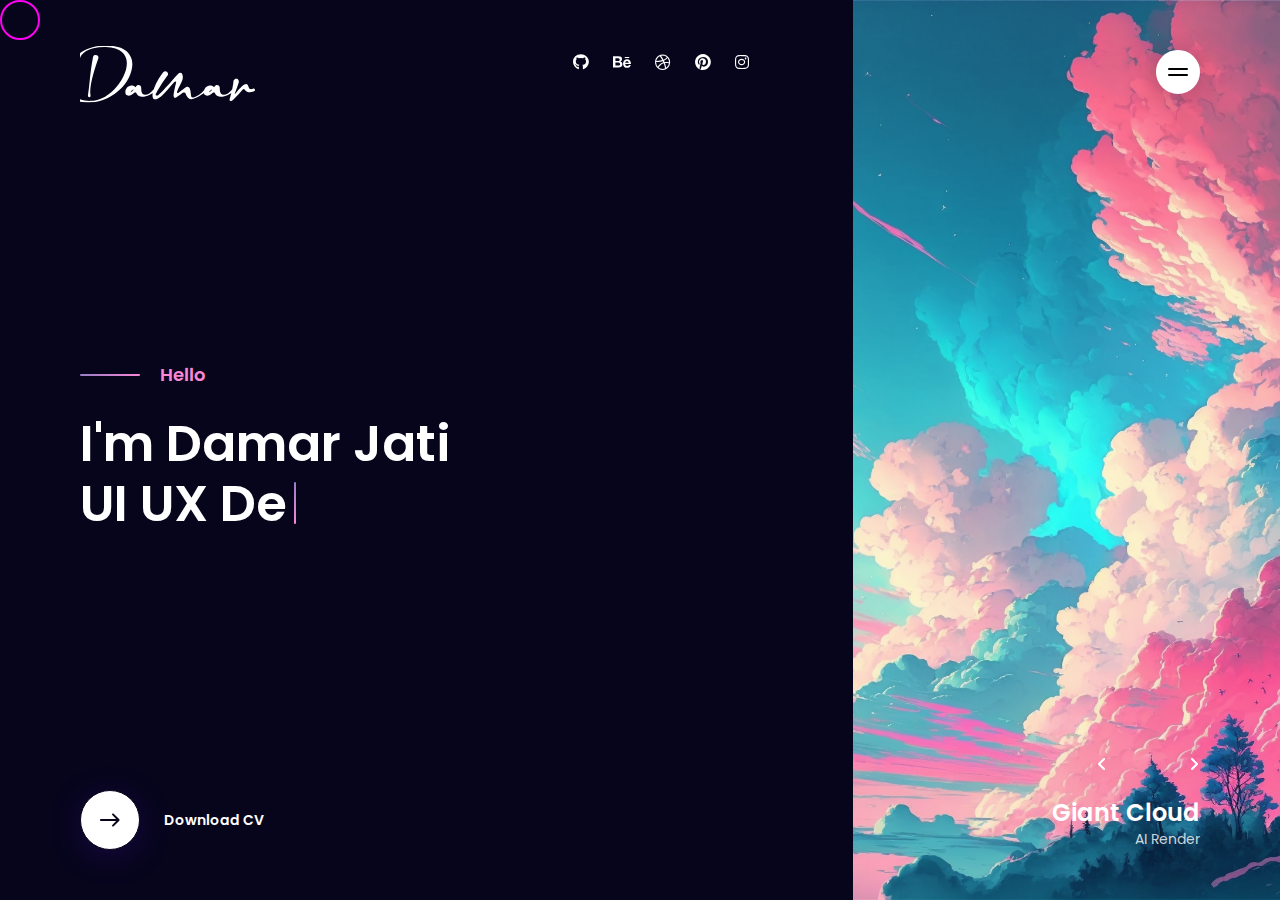
==== commit 473dec68: "Update index.html" ====
--- a/index.html
+++ b/index.html
@@ -10,9 +10,9 @@
     <title>Damar Jati - Portfolio</title>
 
     <!-- Meta Tags -->
-    <meta name="description" content="Marvio - awesome coming soon and portfolio template to kick-start your project">
-    <meta name="keywords" content="mix_design, coming soon, under construction, template, landing page, portfolio, one page, responsive, html5, css3, creative, clean, agency, personal page">
-    <meta name="author" content="mix_design">
+    <meta name="description" content="Web Development - Damar Jati">
+    <meta name="keywords" content="Damar Jati - Portofolio">
+    <meta name="author" content="DamarJati">
 
     <!-- Viewport Meta-->
     <meta http-equiv="X-UA-Compatible" content="IE=edge">
@@ -28,8 +28,8 @@
     <!-- Facebook Metadata Start -->
     <meta property="og:image:height" content="1200">
     <meta property="og:image:width" content="1200">
-    <meta property="og:title" content="Marvio - Coming Soon & Portfolio Template">
-    <meta property="og:description" content="Marvio - awesome coming soon and portfolio template to kick-start your project">
+    <meta property="og:title" content="Web Development - Damar Jati">
+    <meta property="og:description" content="Damar Jati - Portofolio">
     <meta property="og:url" content="index.html">
     <meta property="og:image" content="img/favicon/og-image.jpg">
     <!-- Facebook Metadata End -->
@@ -92,14 +92,6 @@
                     <div class="row g-0">
                       <div class="col-8">
                         <div class="controls__leftline d-flex justify-content-start align-items-center">
-
-                          <!-- Menu Notify Trigger Start -->
-                          <a id="notify-trigger-menu" class="btn-round-mobile btn-notify btn-light-mobile hover-white hover-white-s" href="#0">
-                            <em></em>
-                            <i class="fa-solid fa-bell"></i>
-                            <span class="btn-caption">Subscribe</span>
-                          </a>
-                          <!-- Menu Notify Trigger End -->
 
                           <!-- Menu Socials Start -->
                           <div class="socials-menu">
@@ -197,8 +189,8 @@
                           <p><a class="contact-link" href="https://wa.me/6285713448353">+62 857-1344-8353</a></p>
                         </li>
                         <li>
+                          <p><a class="contact-link" href="dev@damarcreative.my.id">dev@damarcreative.my.id</a></p>
                           <p><a class="contact-link" href="mailto:damarcodes@gmail.com">damarcodes@gmail.com</a></p>
-                          <p><a class="contact-link" href="mailto:pixonelabs@aol.com">pixonelabs@aol.com</a></p>
                         </li>
                       </ul>
                       <!-- Menu Contact Links End -->
@@ -280,14 +272,6 @@
                 </div>
                 <!-- Socials Desktop End -->
 
-                <!-- Notify Trigger Start -->
-                <a id="notify-trigger" class="btn-round-mobile btn-notify btn-light-outline notify-trigger hover-white hover-white-s" href="#0">
-                  <em></em>
-                  <i class="fa-solid fa-bell"></i>
-                  <span class="btn-caption">Subscribe</span>
-                </a>
-                <!-- Notify Trigger End -->
-
               </div>
               <!-- Header Controls Block End -->
 
@@ -502,67 +486,6 @@
               </div>
               <!-- Section Container - Section Title End -->
 
-              <!-- Section Container - Features Start -->
-              <!--
-              <div class="inner__container">
-                <div class="content-block grid-block">
-                  <div class="container-fluid px-4">
-                    <div class="row gx-5 align-items-stretch">
-                      
-                      <div class="col-12 col-md-4 feature">
-                        <div class="feature__item block-rounded-l">
-                          <div class="feature__image block-rounded-m">
-                            <img src="img/backgrounds/500x500-features-bg-1.jpg" alt="Marvio Feature Background">
-                            <div class="feature__icon">
-                              <img src="img/svg/icon-feature-1.svg" alt="Marvio Feature Icon">
-                            </div>
-                          </div>
-                          <div class="feature__descr">
-                            <span class="feature__subtitle">Lovely</span>
-                            <h4 class="feature__title">Eye catching design</h4>
-                            <p class="feature__text">Have i gone mad? Im afraid so, but let me tell you something, the best people usualy are.</p>
-                          </div>
-                        </div>
-                      </div>
-                      
-                      <div class="col-12 col-md-4 feature">
-                        <div class="feature__item block-rounded-l">
-                          <div class="feature__image block-rounded-m">
-                            <img src="img/backgrounds/500x500-features-bg-2.jpg" alt="Marvio Feature Background">
-                            <div class="feature__icon">
-                              <img src="img/svg/icon-feature-2.svg" alt="Marvio Feature Icon">
-                            </div>
-                          </div>
-                          <div class="feature__descr">
-                            <span class="feature__subtitle">Bright</span>
-                            <h4 class="feature__title">Trendy colors and fonts</h4>
-                            <p class="feature__text">Why, sometimes I've believed as many as six impossible things before breakfast.</p>
-                          </div>
-                        </div>
-                      </div>
-
-                      <div class="col-12 col-md-4 feature">
-                        <div class="feature__item block-rounded-l">
-                          <div class="feature__image block-rounded-m">
-                            <img src="img/backgrounds/500x500-features-bg-3.jpg" alt="Marvio Feature Background">
-                            <div class="feature__icon">
-                              <img src="img/svg/icon-feature-3.svg" alt="Marvio Feature Icon">
-                            </div>
-                          </div>
-                          <div class="feature__descr">
-                            <span class="feature__subtitle">Unique</span>
-                            <h4 class="feature__title">Sections transitons</h4>
-                            <p class="feature__text">I'm afraid I can't explain myself, sir. Because I am not myself, you see?</p>
-                          </div>
-                        </div>
-                      </div>
-                    </div>
-                  </div>
-                </div>
-              </div>
-            -->
-              <!-- Section Container - Features End -->
-
               <!-- Section Container - Skillbars Start -->
               <div class="inner__container">
                 <div class="content-block">
@@ -611,23 +534,42 @@
               </div>
               <!-- Section Container - Skillbars End -->
 
-              <!-- Section Container - Showreel Start -->
+              <!-- Section Container - Section Title Start -->
               <div class="inner__container">
                 <div class="content-block">
-                  <div class="fullwidth-container">
-                    <div class="showreel showreel-image-1 block-rounded-l">
-                      <div class="showreel__button">
-                        <!-- video trigger -->
-                        <a href="https://vimeo.com/65036292" id="inner-video-trigger" class="inner-video-trigger">
-                          <em></em>
-                          <i class="fa-solid fa-play"></i>
-                        </a>
-                      </div>
-                    </div>
-                  </div>
-                </div>
-              </div>
-              <!-- Section Container - Showreel End -->
+                  <span class="section__subtitle">Education</span>
+                </div>
+                <div class="content-block">
+                  <h3 class="resume-info">Kodland Course, Python Programming</h3>
+                  <b class="resume-date">April 2022 — November 2022</b>
+                  <p class="section__text resume-paragraph">Strengthened foundational skills in Python programming through the comprehensive Kodland Course. Acquired a deep understanding of software development and coding practices.</p>
+                </div>
+                <div class="content-block">
+                  <h3 class="resume-info">BBPVP Bekasi, Domestic Refrigeration Vocational</h3>
+                  <b class="resume-date">July 2023 — August 2023</b>
+                  <p class="section__text resume-paragraph">Attained expertise in domestic refrigeration during the Refrigeration Vocational program at BBPVP Bekasi. Gained practical experience in the repair and maintenance of refrigeration systems.</p>
+                </div>
+                <div class="content-block">
+                  <h3 class="resume-info">Kodland Course, Web Design</h3>
+                  <b class="resume-date">March 2023 — November 2023</b>
+                  <p class="section__text resume-paragraph">Currently pursuing advanced knowledge in web design through the Kodland Course. Developing skills in creating visually appealing and user-friendly web interfaces.</p>
+                </div>
+
+                <div style="padding: 24px 0;"></div>
+
+                <div style="padding: 50px 0;"></div>
+                <div class="content-block">
+                  <span class="section__subtitle">Experience</span>
+                </div>
+                <div class="content-block">
+                  <h3 class="resume-info">Development of Expertise in Domestic Refrigeration at BBPVP Bekasi</h3>
+                  <b class="resume-date">July 2023 — August 2023</b>
+                  <p class="section__text resume-paragraph">During training at BBPVP Bekasi (July-August 2023), I honed practical skills in repair and maintenance of cooling systems, actively engaging in hands-on practice with refrigerators every day. This experience strengthened my understanding of refrigerator working systems and prepared me for the challenges in the domestic refrigeration industry.</p>
+                </div>
+                
+              </div>
+              <!-- Section Container - Section Title End -->
+
 
             </div>
           </div>
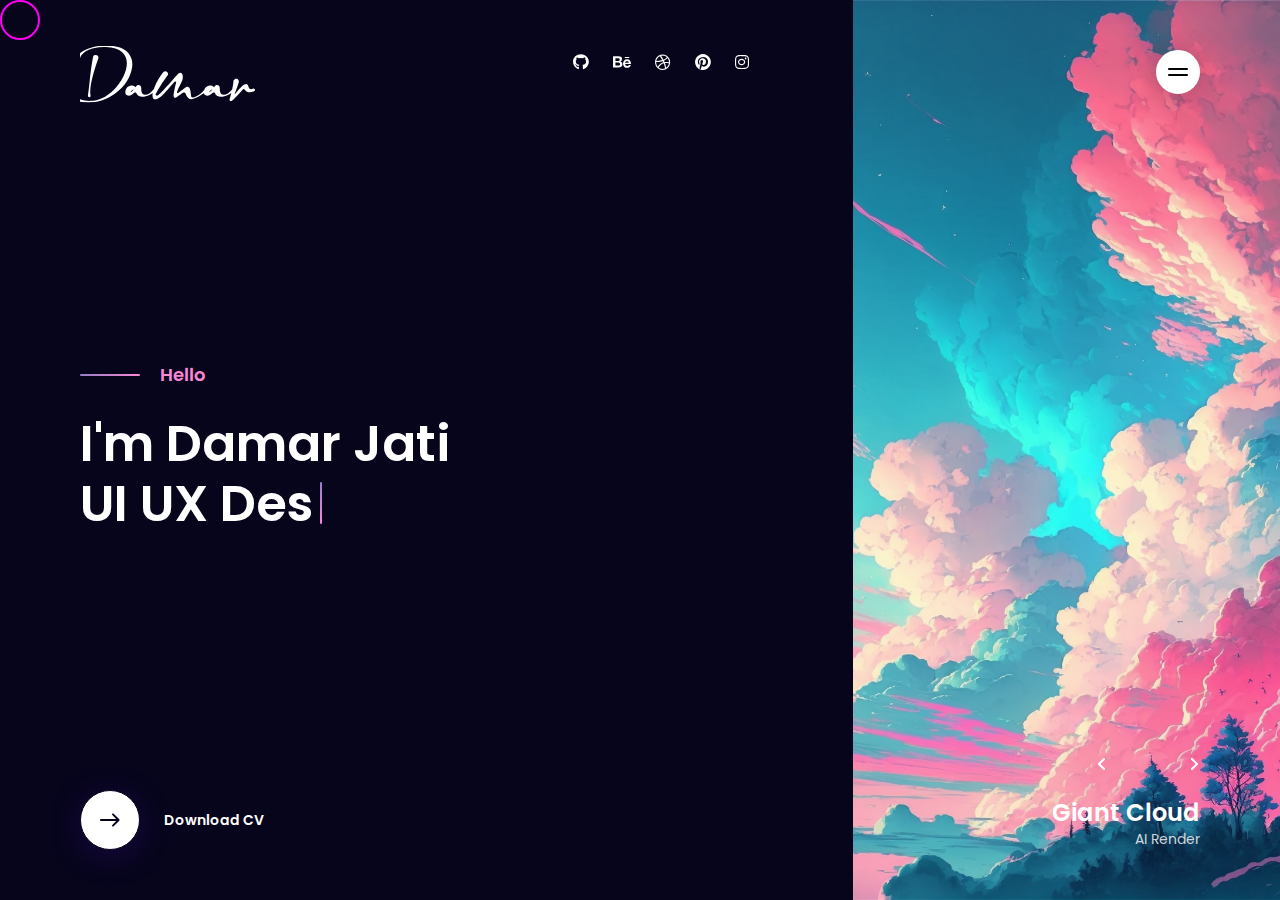
==== commit dd62e6fb: "Update index.html" ====
--- a/index.html
+++ b/index.html
@@ -606,7 +606,7 @@
               <div class="inner__container">
                 <div class="content-block">
                   <span class="section__subtitle">Portfolio</span>
-                  <h2>Check out some of my recent UI/UX design case studies.</h2>
+                  <h2>Check out some of my latest UI/UX Design and Machine Learning case studies.</h2>
                   <p style="display: none;">I've worked at start-ups, tech companies and corporates on a range of different projects, including design systems, websites and apps.</p>
                 </div>
               </div>
@@ -627,7 +627,7 @@
                           <h4 class="dark">Login Page
                             <small>UI & UX Design</small>
                           </h4>
-                          <p>The login page I designed has a minimalist and intuitive interface, with a focus on clarity and ease of use.
+                          <p>In this project, I designed a user interface (UI/UX) for a login page. The design approach I employ includes elements that are user-friendly, intuitive, and aesthetic. I focused on security and ease of use, resulting in a design that was not only visually appealing but also ensured a seamless user experience during the login process. Implemented features include clear navigation, effective input validation, and integration of security elements to protect user information.
                           </p>
                         </figcaption>
                       </figure>
@@ -639,15 +639,46 @@
                           <img src="img/portfolio/1000x1000-portfolio-2.jpg" class="my-gallery__image" itemprop="thumbnail" alt="Image description" />
                         </a>
                         <figcaption class="my-gallery__description block-rounded-l" itemprop="caption description">
-                          <h4 class="dark">Remove Background
-                            <small>Social Media BOT</small>
+                          <h4 class="dark">Remove Background with U-Net
+                            <small>Machine learning</small>
                           </h4>
-                          <p>I've created a social media bot that can remove image backgrounds automatically, providing quick and easy results.
+                          <p>In this task, I use the U-Net model to remove the background from the image. U-Net is a neural network architecture that is effective in image segmentation tasks. I train models with diverse and complex datasets to ensure optimal performance. This implementation allows precise background removal, preserving key object details and improving the quality of the final result.
                           </p>
                         </figcaption>
                       </figure>
                       <!-- Works Gallery Single Item End -->
 
+                      <!-- Works Gallery Single Item Start -->
+                      <figure class="col-12 col-md-6 my-gallery__item" itemprop="associatedMedia" itemscope itemtype="http://schema.org/ImageObject">
+                        <a href="img/portfolio/1000x1000-portfolio-3.jpg" data-image="img/portfolio/1000x1000-portfolio-3.jpg" class="my-gallery__link block-rounded-l" itemprop="contentUrl" data-size="1000x1000">
+                          <img src="img/portfolio/1000x1000-portfolio-3.jpg" class="my-gallery__image" itemprop="thumbnail" alt="Image description" />
+                        </a>
+                        <figcaption class="my-gallery__description block-rounded-l" itemprop="caption description">
+                          <h4 class="dark">Face Object Detection using YOLOv5
+                            <small>Machine learning</small>
+                          </h4>
+                          <p>In this project, I implemented facial object detection using YOLOv5 (You Only Look Once). YOLOv5 is a highly efficient deep learning model for detecting objects in real time. I trained this model with a face-specific dataset and optimized its performance. This implementation enables high-accuracy face identification, even in complex and dense image contexts.
+                          </p>
+                        </figcaption>
+                      </figure>
+                      <!-- Works Gallery Single Item End -->
+
+                      <!-- Works Gallery Single Item Start -->
+                      <figure class="col-12 col-md-6 my-gallery__item" itemprop="associatedMedia" itemscope itemtype="http://schema.org/ImageObject">
+                        <a href="img/portfolio/1000x1000-portfolio-4.jpg" data-image="img/portfolio/1000x1000-portfolio-4.jpg" class="my-gallery__link block-rounded-l" itemprop="contentUrl" data-size="1000x1000">
+                          <img src="img/portfolio/1000x1000-portfolio-4.jpg" class="my-gallery__image" itemprop="thumbnail" alt="Image description" />
+                        </a>
+                        <figcaption class="my-gallery__description block-rounded-l" itemprop="caption description">
+                          <h4 class="dark">Authentication Page Design
+                            <small>UI & UX Design</small>
+                          </h4>
+                          <p>I have designed a user interface (UI/UX) for an authentication page. The main focus is to provide a secure, convenient and user-friendly user experience during the authentication process. This design includes elements such as a two-factor authentication process, clear instructions, and effective error management. I ensured that this design not only met functional needs, but also gave the user a professional and reliable impression.
+                          </p>
+                        </figcaption>
+                      </figure>
+                      <!-- Works Gallery Single Item End -->
+
+                    
                     
 
                     </div>
--- a/css/main.css
+++ b/css/main.css
@@ -973,7 +973,8 @@
 .section__text {
   font: normal 300 1.6rem/1.6 "Poppins", sans-serif;
   color: #b3bbc3;
-  margin-top: 2.7rem;
+  margin-top: 1rem;
+  margin-bottom: 2.5rem;
 }
 @media only screen and (min-width: 1400px) {
   .section__text {
@@ -3949,4 +3950,23 @@
 
 /* ------------------------------------------------*/
 /* Gallery Custom Styles End */
-/* ------------------------------------------------*/+/* ------------------------------------------------*/
+
+
+/* ------------------------------------------------ */
+
+.resume-date {
+  color: #ffffff;
+  font: italic;
+  font-size: 1.8rem;
+}
+
+.resume-info {
+  font-size: 2.5rem;
+  margin-bottom: 0;
+}
+
+.resume-paragraph {
+  margin-top: 0.5rem;
+  margin-bottom: 4rem;
+}
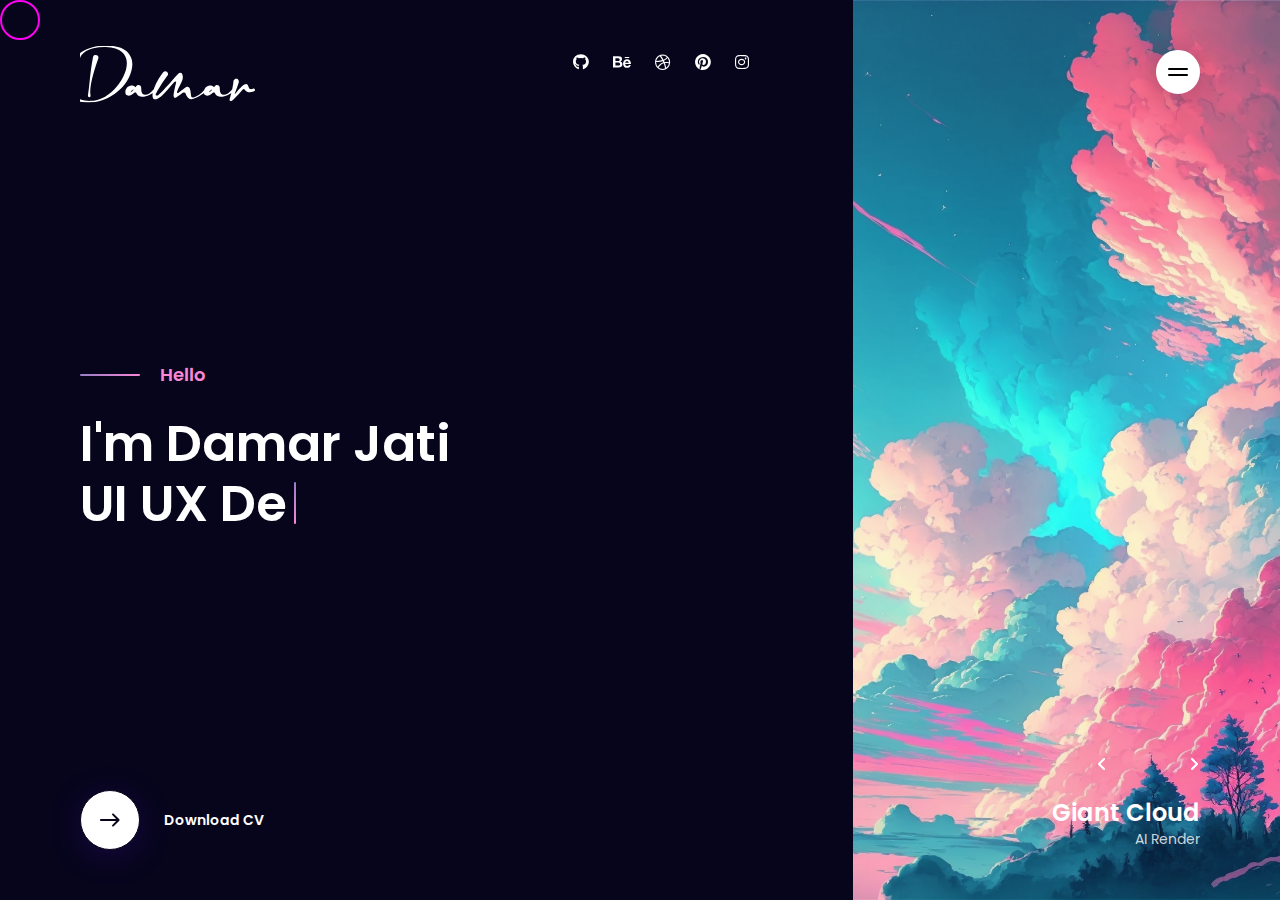
==== commit 13c7aa6a: "Update index.html" ====
--- a/index.html
+++ b/index.html
@@ -341,7 +341,7 @@
 
               <!-- Bottom Button Start -->
               <div class="intro__button">
-                <a href="#0" class="btn-bottom">
+                <a href="CV-DamarJati.pdf" class="btn-bottom">
                   <span class="circle">
                     <em></em>
                     <svg xmlns="http://www.w3.org/2000/svg" enable-background="new 0 0 24 24" height="24px" viewBox="0 0 24 24" width="24px">
